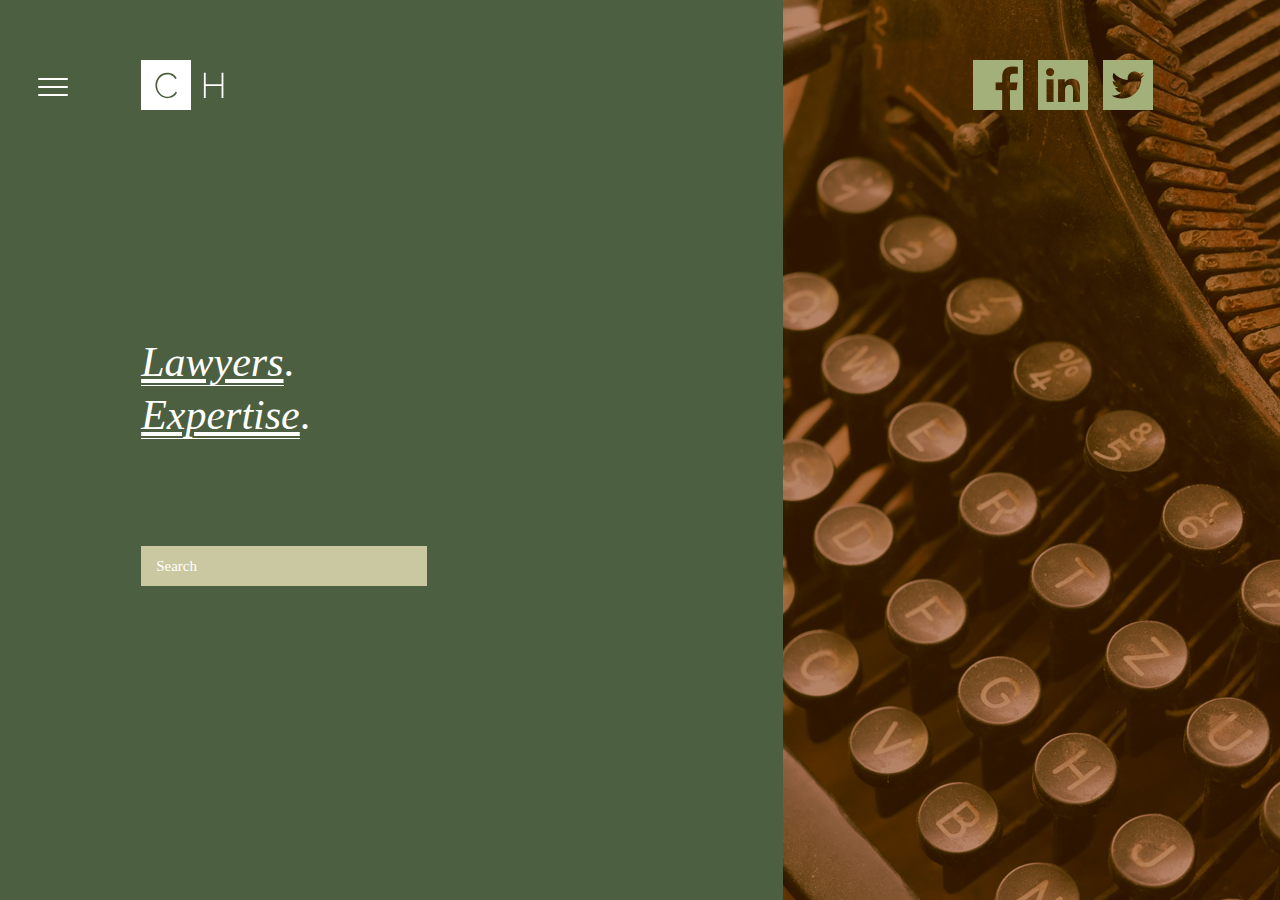
==== index.html @ c64c1aca "got the bare bones of the home page down" ====
<!DOCTYPE html>
<!-- saved from url=(0021)https://cascio.no/en/ -->
<html class="no-js" lang="" data-browser="chrome"><head><meta http-equiv="Content-Type" content="text/html; charset=UTF-8">
	
	<meta http-equiv="X-UA-Compatible" content="IE=edge">
	<meta name="viewport" content="width=device-width, initial-scale=1">

	<meta property="og:site_name" content="cascio Harber">
	<meta name="description" content="">
	<title>Cascio Harber</title>
	<link rel="dns-prefetch" href="https://s.w.org/">
	<script type="text/javascript" async="" src="./assets/analytics.js.download"></script><script type="text/javascript">
		window._wpemojiSettings = {"baseUrl":"https:\/\/s.w.org\/images\/core\/emoji\/2.4\/72x72\/","ext":".png","svgUrl":"https:\/\/s.w.org\/images\/core\/emoji\/2.4\/svg\/","svgExt":".svg","source":{"concatemoji":"https:\/\/cascio.no\/cms\/wp-includes\/js\/wp-emoji-release.min.js?ver=4.9.4"}};
		!function(a,b,c){function d(a,b){var c=String.fromCharCode;l.clearRect(0,0,k.width,k.height),l.fillText(c.apply(this,a),0,0);var d=k.toDataURL();l.clearRect(0,0,k.width,k.height),l.fillText(c.apply(this,b),0,0);var e=k.toDataURL();return d===e}function e(a){var b;if(!l||!l.fillText)return!1;switch(l.textBaseline="top",l.font="600 32px Arial",a){case"flag":return!(b=d([55356,56826,55356,56819],[55356,56826,8203,55356,56819]))&&(b=d([55356,57332,56128,56423,56128,56418,56128,56421,56128,56430,56128,56423,56128,56447],[55356,57332,8203,56128,56423,8203,56128,56418,8203,56128,56421,8203,56128,56430,8203,56128,56423,8203,56128,56447]),!b);case"emoji":return b=d([55357,56692,8205,9792,65039],[55357,56692,8203,9792,65039]),!b}return!1}function f(a){var c=b.createElement("script");c.src=a,c.defer=c.type="text/javascript",b.getElementsByTagName("head")[0].appendChild(c)}var g,h,i,j,k=b.createElement("canvas"),l=k.getContext&&k.getContext("2d");for(j=Array("flag","emoji"),c.supports={everything:!0,everythingExceptFlag:!0},i=0;i<j.length;i++)c.supports[j[i]]=e(j[i]),c.supports.everything=c.supports.everything&&c.supports[j[i]],"flag"!==j[i]&&(c.supports.everythingExceptFlag=c.supports.everythingExceptFlag&&c.supports[j[i]]);c.supports.everythingExceptFlag=c.supports.everythingExceptFlag&&!c.supports.flag,c.DOMReady=!1,c.readyCallback=function(){c.DOMReady=!0},c.supports.everything||(h=function(){c.readyCallback()},b.addEventListener?(b.addEventListener("DOMContentLoaded",h,!1),a.addEventListener("load",h,!1)):(a.attachEvent("onload",h),b.attachEvent("onreadystatechange",function(){"complete"===b.readyState&&c.readyCallback()})),g=c.source||{},g.concatemoji?f(g.concatemoji):g.wpemoji&&g.twemoji&&(f(g.twemoji),f(g.wpemoji)))}(window,document,window._wpemojiSettings);
	</script><script src="./assets/wp-emoji-release.min.js.download" type="text/javascript" defer=""></script>
	<style type="text/css" media="screen">
	html { margin-top: 0px !important; }
	* html body { margin-top: 0px !important; }
	@media  screen and ( max-width: 782px ) {
		html { margin-top: 0px !important; }
		* html body { margin-top: 0px !important; }
	}
	</style>
	<link rel="stylesheet" href="./assets/app.min.css">
	<link rel="icon" type="image/png" href="assets/fav.png">
</head>
<body class="front home" data-bg="purple" waid71fa0d88-5390-4b5b-a2f4-e45fa93d85e2="SA password protect entry checker">
	<div id="wrapper">
		<header>
			<div class="container-fluid">
				<div class="row">
					<a href="https://cascio.no/en/#" class="menu-toggle" data-function=".Navigation.toggle()">
						<div class="hamburger">
							<div class="inner"></div>
						</div>
					</a>
					<div class="col-xs-2 col-xs-offset-1">
						<a href="index.html" class="logo-button">
							<!-- Generator: Adobe Illustrator 22.0.1, SVG Export Plug-In  -->
							<svg class="cascio-logo white-logo" version="1.1"
								 xmlns="http://www.w3.org/2000/svg" xmlns:xlink="http://www.w3.org/1999/xlink" xmlns:a="http://ns.adobe.com/AdobeSVGViewerExtensions/3.0/"
								 x="0px" y="0px" width="82.4px" height="50px" viewBox="0 0 82.4 50" style="enable-background:new 0 0 82.4 50;"
								 xml:space="preserve">
							<defs>
							</defs>
							<path class="logo-color" d="M0,0v50h50V0H0z M34.4,34.9c-0.7,0.7-1.6,1.3-2.4,1.8c-0.9,0.5-1.9,0.9-2.9,1.1c-1,0.2-2,0.4-3,0.4c-1.7,0-3.3-0.4-4.7-1.1
								c-1.4-0.8-2.7-1.7-3.7-3c-1-1.2-1.9-2.6-2.4-4.2c-0.6-1.5-0.9-3.1-0.9-4.7c0-1.5,0.3-3,0.8-4.5c0.5-1.5,1.3-2.8,2.3-4
								c1-1.2,2.3-2.1,3.7-2.9c1.5-0.7,3.2-1.1,5.1-1.1c2.2,0,4.2,0.5,5.8,1.5c1.6,1,2.8,2.3,3.6,4L34.1,19c-0.5-0.9-1-1.6-1.6-2.2
								c-0.6-0.6-1.3-1.1-2-1.4c-0.7-0.4-1.4-0.6-2.2-0.8c-0.8-0.2-1.5-0.2-2.2-0.2c-1.6,0-3,0.3-4.3,1c-1.2,0.7-2.3,1.5-3.1,2.5
								c-0.9,1-1.5,2.2-1.9,3.5c-0.4,1.3-0.7,2.6-0.7,4c0,1.5,0.3,2.9,0.8,4.3c0.5,1.3,1.2,2.5,2.1,3.6c0.9,1,2,1.9,3.2,2.5
								c1.2,0.6,2.6,0.9,4,0.9c0.8,0,1.5-0.1,2.3-0.3c0.8-0.2,1.6-0.5,2.3-0.9c0.7-0.4,1.4-0.9,2.1-1.5c0.6-0.6,1.2-1.4,1.6-2.2l1.6,0.7
								C35.7,33.3,35.2,34.2,34.4,34.9z"/>
							<path class="logo-color" d="M82.4,12.8V38h-1.8V25.9H64.7V38h-1.8V12.8h1.8v11.5h15.9V12.8H82.4z"/>
							</svg>
						</a>
						<nav id="breadcrumbs">
						</nav>
					</div>
					<div class="col-xs-6">
					</div>

					<div class="col-xs-3 end-xs">
						<div class="languages">
							<a href="https://cascio.no/"><img src="assets/facebook.png"></a>
							<a href="https://cascio.no/en/"><img src="assets/linkedin.png"></a>
							<a href="https://cascio.no/de/"><img src="assets/twitter.png"></a>
						</div>
					</div>
				</div>
			</div>
		</header>    <nav id="main" class="tan loaded" data-scope="Navigation">
			<div class="nav-inner">
				<div class="row">
					<div class="inner-column-8 inner-column-offset-1">
						<div class="nav-items-wrap">
							<ul class="nav">
								<li class=""><a href="https://cascio.no/en/employees">Services</a></li>
								<li class=""><a href="https://cascio.no/en/expertise">Contact</a></li>
								<li class=""><a href="https://cascio.no/en/about-cascio/">About Cascio</a></li>
							</ul>
							<ul class="secondary">
								<li class=""><a href="https://cascio.no/en/career-opportunities/">Career</a></li>
								<li class=""><a href="https://cascio.no/en/management-2/">Management</a></li>
								<li class=""><a href="https://cascio.no/en/standard-terms-of-engagement/">Standard Terms of Engagement</a></li>
								<li class=""><a href="https://cascio.no/en/contact/">Contact</a></li>
							</ul>
							<div class="search" data-search-wrap="">
								<input type="search" name="search" placeholder="Search" data-keyup=".Search.triggerSearch()">
								<button class="search-button" data-function=".Search.triggerSearchButton()"></button>
							</div>
						</div>
					</div>
				</div>

				<div class="pattern">
					<img src="assets/desks.jpg">
				</div>
			</div>
		</nav>    <div class="page-content" data-scope="">
			<div class="container-fluid">
				<div class="row">
					<div class="col-sm-4 col-sm-offset-1">
						<div class="full-height">
							<div class="inner-wrap">
								<div class="text">
									<h1 class="p1"><a href="https://cascio.no/en/employees?attorneys" data-highlight-lawyers=""><span class="s1">Lawyers</span></a><span class="s2">.<br>
									</span><a href="https://cascio.no/en/expertise/"><span class="s1">Expertise</span></a><span class="s2">.</span></h1>

								</div>

								<div class="search-wrap" data-search-wrap="">
									<input type="search" name="search" placeholder="Search" data-keyup=".Search.triggerSearch()">
									<button class="search-button" data-function=".Search.triggerSearchButton()"></button>
								</div>
							</div>
						</div>


					</div>
					<div class="blend-fix"></div>
					<div class="col-sm-7 employee-pattern">
						<img src="assets/board-room.jpg">
					</div>
				</div>
			</div>
		</div>
		<div id="search-wrapper" data-scope="Search">
			<div class="container-fluid">
				<div class="search-header">
					<a href="https://cascio.no/en/#" class="closer" data-function="close()"><div class="hamburger"><div class="inner"></div></div></a>
					<div class="row">
						<div class="col-xs-offset-1 col-xs-2">
							<a href="https://cascio.no/en/" class="logo-button">
								
							</a>
						</div>
						<div class="col-sm-4 col-sm-offset-1">
							<div class="header-search-wrapper">
								<input type="search" id="one-search-to-rule-them-all" placeholder="Search" data-keyup=".Search.doSearch()">
								<input type="hidden" id="search-lang" value="en">
								<button class="search"></button>
							</div>
						</div>
					</div>
				</div>
				<div class="row">
					<div class="col-sm-2">
						<div class="search-sidebar-wrap">
							<div class="mobile-sidebar-text visible-xs">Go to</div>
							<ul class="search-sidebar" data-search-categories="">
								<li data-category="expertise" data-function="scrollToSearchSection()"><span class="title">Expertise</span><span class="count"></span></li>
								<li data-category="employees" data-function="scrollToSearchSection()"><span class="title">People</span><span class="count"></span></li>
								<li data-category="cases" data-function="scrollToSearchSection()"><span class="title">Cases</span><span class="count"></span></li>
								<li data-category="courses" data-function="scrollToSearchSection()"><span class="title">Courses</span><span class="count"></span></li>
							</ul>
						</div>

					</div>
					<div class="col-sm-10">

						<div data-search-results-target=""></div>
					</div>
				</div>
			</div>
		</div></div>
		<script type="text/javascript" src="./assets/wp-embed.min.js.download"></script>
		<!-- Global site tag (gtag.js) - Google Analytics -->
		<script async="" src="./assets/js"></script>
		<script>
			window.dataLayer = window.dataLayer || [];
			function gtag(){dataLayer.push(arguments);}
			gtag('js', new Date());

			gtag('config', 'UA-109870517-1');
		</script>

		<script src="./assets/jquery.min.js.download"></script>
		<script>window.jQuery || document.write('<script src="/content/themes/cascio/assets/js/vendor/jquery-3.2.1.min.js"><\/script>')</script>
		<script src="./assets/main.min.js.download"></script>

	</body></html>
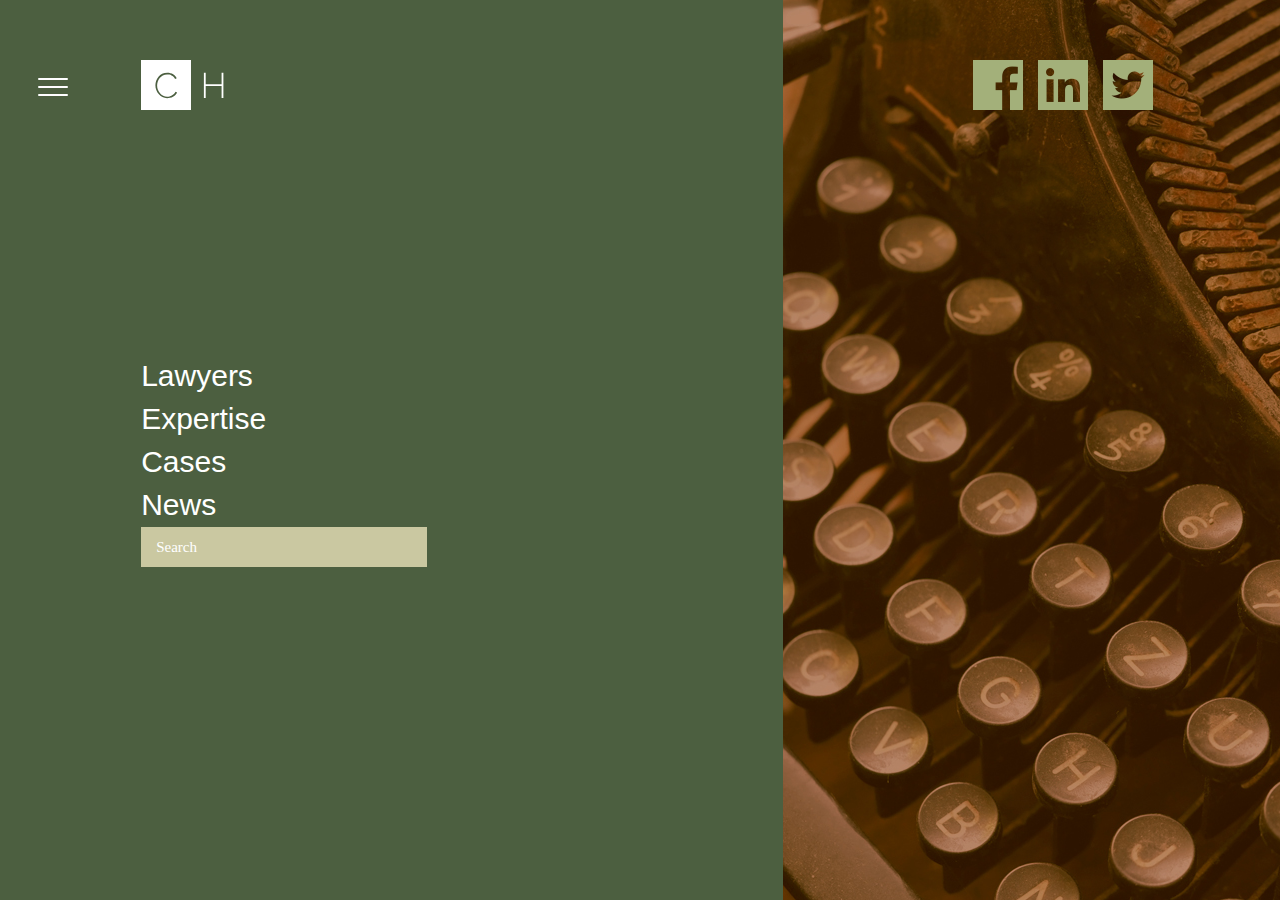
==== commit 6793e3a2: "ready to show" ====
--- a/index.html
+++ b/index.html
@@ -5,7 +5,7 @@
 	<meta http-equiv="X-UA-Compatible" content="IE=edge">
 	<meta name="viewport" content="width=device-width, initial-scale=1">
 
-	<meta property="og:site_name" content="cascio Harber">
+	<meta property="og:site_name" content="Cascio Harber">
 	<meta name="description" content="">
 	<title>Cascio Harber</title>
 	<link rel="dns-prefetch" href="https://s.w.org/">
@@ -24,12 +24,12 @@
 	<link rel="stylesheet" href="./assets/app.min.css">
 	<link rel="icon" type="image/png" href="assets/fav.png">
 </head>
-<body class="front home" data-bg="purple" waid71fa0d88-5390-4b5b-a2f4-e45fa93d85e2="SA password protect entry checker">
+<body class="front home" data-bg="purple">
 	<div id="wrapper">
 		<header>
 			<div class="container-fluid">
 				<div class="row">
-					<a href="https://cascio.no/en/#" class="menu-toggle" data-function=".Navigation.toggle()">
+					<a href="#" class="menu-toggle" data-function=".Navigation.toggle()">
 						<div class="hamburger">
 							<div class="inner"></div>
 						</div>
@@ -37,9 +37,7 @@
 					<div class="col-xs-2 col-xs-offset-1">
 						<a href="index.html" class="logo-button">
 							<!-- Generator: Adobe Illustrator 22.0.1, SVG Export Plug-In  -->
-							<svg class="cascio-logo white-logo" version="1.1"
-								 xmlns="http://www.w3.org/2000/svg" xmlns:xlink="http://www.w3.org/1999/xlink" xmlns:a="http://ns.adobe.com/AdobeSVGViewerExtensions/3.0/"
-								 x="0px" y="0px" width="82.4px" height="50px" viewBox="0 0 82.4 50" style="enable-background:new 0 0 82.4 50;"
+							<svg class="cascio-logo white-logo" x="0px" y="0px" width="82.4px" height="50px" viewBox="0 0 82.4 50" style="enable-background:new 0 0 82.4 50;"
 								 xml:space="preserve">
 							<defs>
 							</defs>
@@ -61,9 +59,9 @@
 
 					<div class="col-xs-3 end-xs">
 						<div class="languages">
-							<a href="https://cascio.no/"><img src="assets/facebook.png"></a>
-							<a href="https://cascio.no/en/"><img src="assets/linkedin.png"></a>
-							<a href="https://cascio.no/de/"><img src="assets/twitter.png"></a>
+							<a href="#"><img src="assets/facebook.png"></a>
+							<a href="#"><img src="assets/linkedin.png"></a>
+							<a href="#"><img src="assets/twitter.png"></a>
 						</div>
 					</div>
 				</div>
@@ -74,15 +72,15 @@
 					<div class="inner-column-8 inner-column-offset-1">
 						<div class="nav-items-wrap">
 							<ul class="nav">
-								<li class=""><a href="https://cascio.no/en/employees">Services</a></li>
-								<li class=""><a href="https://cascio.no/en/expertise">Contact</a></li>
-								<li class=""><a href="https://cascio.no/en/about-cascio/">About Cascio</a></li>
+								<li class=""><a href="#">Services</a></li>
+								<li class=""><a href="#">Contact</a></li>
+								<li class=""><a href="#">About Cascio</a></li>
 							</ul>
 							<ul class="secondary">
-								<li class=""><a href="https://cascio.no/en/career-opportunities/">Career</a></li>
-								<li class=""><a href="https://cascio.no/en/management-2/">Management</a></li>
-								<li class=""><a href="https://cascio.no/en/standard-terms-of-engagement/">Standard Terms of Engagement</a></li>
-								<li class=""><a href="https://cascio.no/en/contact/">Contact</a></li>
+								<li class=""><a href="#">Career</a></li>
+								<li class=""><a href="#">Management</a></li>
+								<li class=""><a href="#">Standard Terms of Engagement</a></li>
+								<li class=""><a href="#">Contact</a></li>
 							</ul>
 							<div class="search" data-search-wrap="">
 								<input type="search" name="search" placeholder="Search" data-keyup=".Search.triggerSearch()">
@@ -103,19 +101,19 @@
 						<div class="full-height">
 							<div class="inner-wrap">
 								<div class="text">
-									<h1 class="p1"><a href="https://cascio.no/en/employees?attorneys" data-highlight-lawyers=""><span class="s1">Lawyers</span></a><span class="s2">.<br>
-									</span><a href="https://cascio.no/en/expertise/"><span class="s1">Expertise</span></a><span class="s2">.</span></h1>
-
+									<h4 class="p1">
+										<a href="#"><span class="s1">Lawyers</span></a><br>
+										<a href="#"><span class="s1">Expertise</span></a><br>
+										<a href="#"><span class="s1">Cases</span></a><br>
+										<a href="#"><span class="s1">News</span></a><br>
+									</h4>
 								</div>
-
 								<div class="search-wrap" data-search-wrap="">
 									<input type="search" name="search" placeholder="Search" data-keyup=".Search.triggerSearch()">
 									<button class="search-button" data-function=".Search.triggerSearchButton()"></button>
 								</div>
 							</div>
 						</div>
-
-
 					</div>
 					<div class="blend-fix"></div>
 					<div class="col-sm-7 employee-pattern">
@@ -127,10 +125,10 @@
 		<div id="search-wrapper" data-scope="Search">
 			<div class="container-fluid">
 				<div class="search-header">
-					<a href="https://cascio.no/en/#" class="closer" data-function="close()"><div class="hamburger"><div class="inner"></div></div></a>
+					<a href="#" class="closer" data-function="close()"><div class="hamburger"><div class="inner"></div></div></a>
 					<div class="row">
 						<div class="col-xs-offset-1 col-xs-2">
-							<a href="https://cascio.no/en/" class="logo-button">
+							<a href="#" class="logo-button">
 								
 							</a>
 						</div>
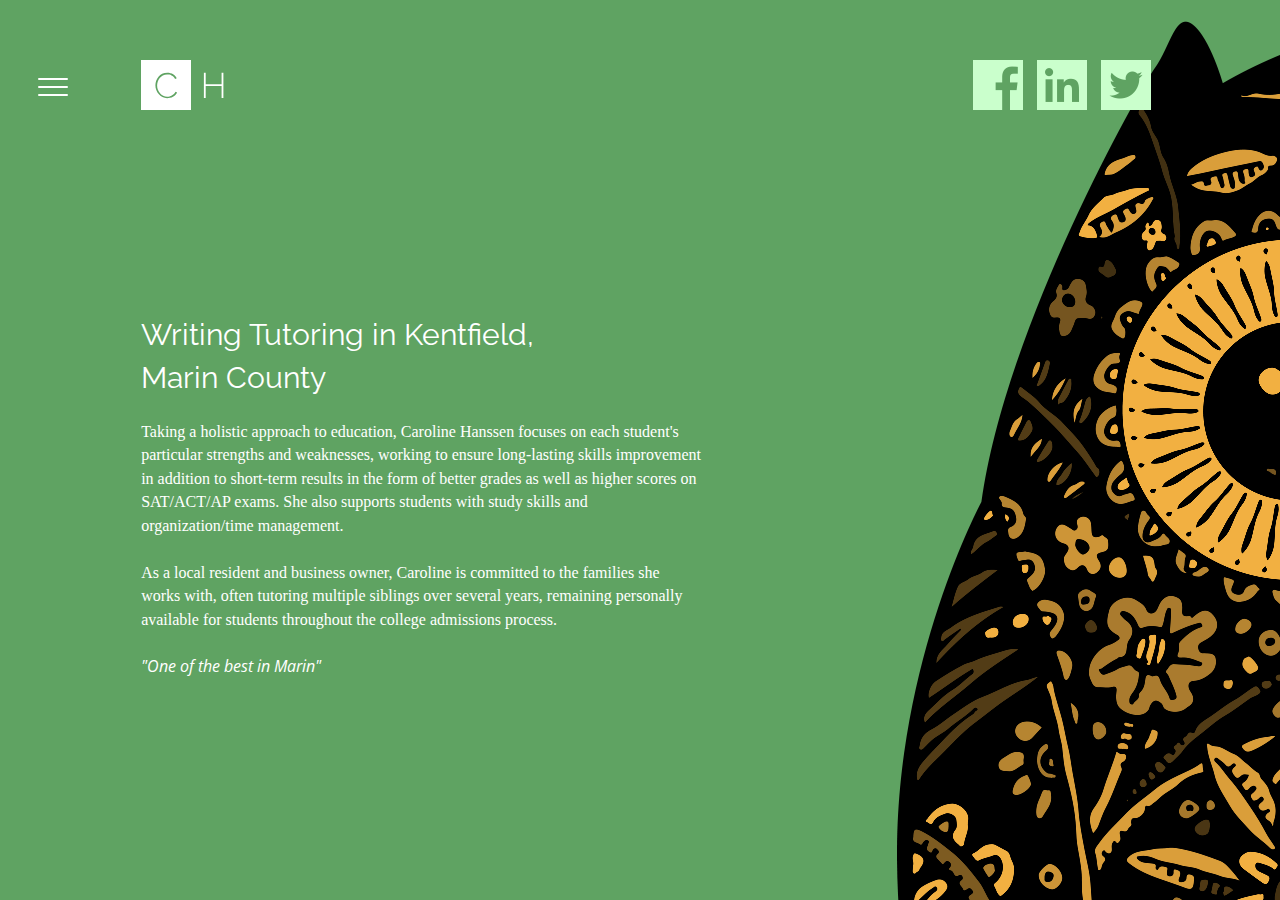
==== commit 91eecab7: "made it carolines" ====
--- a/index.html
+++ b/index.html
@@ -9,6 +9,7 @@
 	<meta name="description" content="">
 	<title>Cascio Harber</title>
 	<link rel="dns-prefetch" href="https://s.w.org/">
+	<link href="https://fonts.googleapis.com/css?family=Open+Sans:400,400i,700|Raleway:300" rel="stylesheet">
 	<script type="text/javascript" async="" src="./assets/analytics.js.download"></script><script type="text/javascript">
 		window._wpemojiSettings = {"baseUrl":"https:\/\/s.w.org\/images\/core\/emoji\/2.4\/72x72\/","ext":".png","svgUrl":"https:\/\/s.w.org\/images\/core\/emoji\/2.4\/svg\/","svgExt":".svg","source":{"concatemoji":"https:\/\/cascio.no\/cms\/wp-includes\/js\/wp-emoji-release.min.js?ver=4.9.4"}};
 		!function(a,b,c){function d(a,b){var c=String.fromCharCode;l.clearRect(0,0,k.width,k.height),l.fillText(c.apply(this,a),0,0);var d=k.toDataURL();l.clearRect(0,0,k.width,k.height),l.fillText(c.apply(this,b),0,0);var e=k.toDataURL();return d===e}function e(a){var b;if(!l||!l.fillText)return!1;switch(l.textBaseline="top",l.font="600 32px Arial",a){case"flag":return!(b=d([55356,56826,55356,56819],[55356,56826,8203,55356,56819]))&&(b=d([55356,57332,56128,56423,56128,56418,56128,56421,56128,56430,56128,56423,56128,56447],[55356,57332,8203,56128,56423,8203,56128,56418,8203,56128,56421,8203,56128,56430,8203,56128,56423,8203,56128,56447]),!b);case"emoji":return b=d([55357,56692,8205,9792,65039],[55357,56692,8203,9792,65039]),!b}return!1}function f(a){var c=b.createElement("script");c.src=a,c.defer=c.type="text/javascript",b.getElementsByTagName("head")[0].appendChild(c)}var g,h,i,j,k=b.createElement("canvas"),l=k.getContext&&k.getContext("2d");for(j=Array("flag","emoji"),c.supports={everything:!0,everythingExceptFlag:!0},i=0;i<j.length;i++)c.supports[j[i]]=e(j[i]),c.supports.everything=c.supports.everything&&c.supports[j[i]],"flag"!==j[i]&&(c.supports.everythingExceptFlag=c.supports.everythingExceptFlag&&c.supports[j[i]]);c.supports.everythingExceptFlag=c.supports.everythingExceptFlag&&!c.supports.flag,c.DOMReady=!1,c.readyCallback=function(){c.DOMReady=!0},c.supports.everything||(h=function(){c.readyCallback()},b.addEventListener?(b.addEventListener("DOMContentLoaded",h,!1),a.addEventListener("load",h,!1)):(a.attachEvent("onload",h),b.attachEvent("onreadystatechange",function(){"complete"===b.readyState&&c.readyCallback()})),g=c.source||{},g.concatemoji?f(g.concatemoji):g.wpemoji&&g.twemoji&&(f(g.twemoji),f(g.wpemoji)))}(window,document,window._wpemojiSettings);
@@ -97,27 +98,24 @@
 		</nav>    <div class="page-content" data-scope="">
 			<div class="container-fluid">
 				<div class="row">
-					<div class="col-sm-4 col-sm-offset-1">
+					<div class="col-sm-6 col-sm-offset-1">
 						<div class="full-height">
 							<div class="inner-wrap">
 								<div class="text">
 									<h4 class="p1">
-										<a href="#"><span class="s1">Lawyers</span></a><br>
-										<a href="#"><span class="s1">Expertise</span></a><br>
-										<a href="#"><span class="s1">Cases</span></a><br>
-										<a href="#"><span class="s1">News</span></a><br>
+										<span class="s1">Writing Tutoring in Kentfield, Marin County</span>
 									</h4>
-								</div>
-								<div class="search-wrap" data-search-wrap="">
-									<input type="search" name="search" placeholder="Search" data-keyup=".Search.triggerSearch()">
-									<button class="search-button" data-function=".Search.triggerSearchButton()"></button>
+									<p>Taking a holistic approach to education, Caroline Hanssen focuses on each student's particular strengths and weaknesses, working to ensure long-lasting skills improvement in addition to short-term results in the form of better grades as well as higher scores on SAT/ACT/AP exams.  She also supports students with study skills and organization/time management.<br><br>
+
+As a local resident and business owner, Caroline is committed to the families she works with, often tutoring multiple siblings over several years, remaining personally available for students throughout the college admissions process.</p>
+									<p><i>"One of the best in Marin"
 								</div>
 							</div>
 						</div>
 					</div>
 					<div class="blend-fix"></div>
 					<div class="col-sm-7 employee-pattern">
-						<img src="assets/board-room.jpg">
+						<img src="assets/owl1.png">
 					</div>
 				</div>
 			</div>
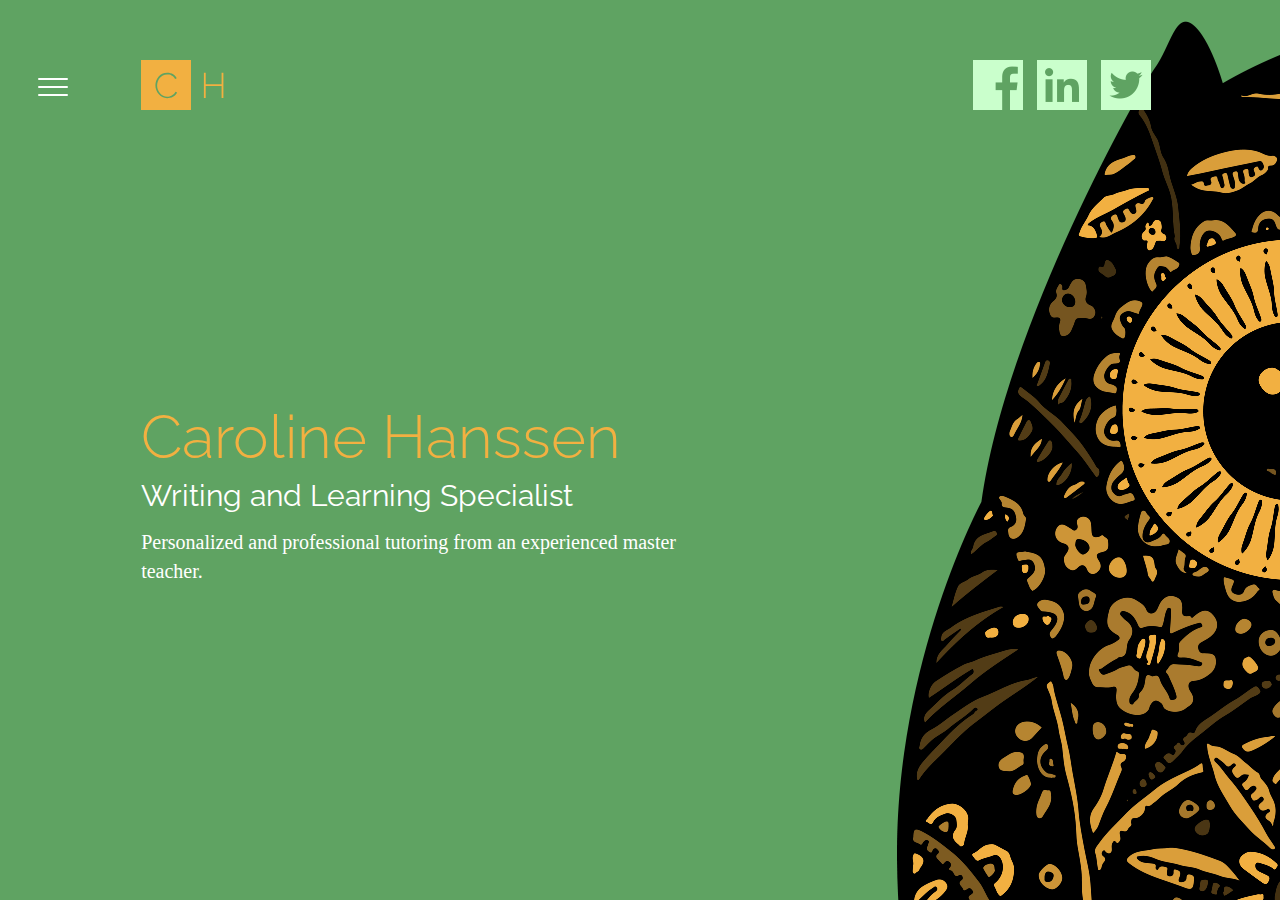
==== commit 1dd535e7: "rough draft" ====
--- a/index.html
+++ b/index.html
@@ -73,14 +73,15 @@
 					<div class="inner-column-8 inner-column-offset-1">
 						<div class="nav-items-wrap">
 							<ul class="nav">
-								<li class=""><a href="#">Services</a></li>
-								<li class=""><a href="#">Contact</a></li>
-								<li class=""><a href="#">About Cascio</a></li>
+								<li class=""><a href="#">Writing Instruction</a></li>
+								<li class=""><a href="#">College Essays</a></li>
+								<li class=""><a href="#">Test Preparation</a></li>
+								<li class=""><a href="#">Organization and Study Skills</a></li>
 							</ul>
 							<ul class="secondary">
-								<li class=""><a href="#">Career</a></li>
-								<li class=""><a href="#">Management</a></li>
-								<li class=""><a href="#">Standard Terms of Engagement</a></li>
+								<li class=""><a href="#">Home</a></li>
+								<li class=""><a href="#">About</a></li>
+								<li class=""><a href="#">Services</a></li>
 								<li class=""><a href="#">Contact</a></li>
 							</ul>
 							<div class="search" data-search-wrap="">
@@ -102,13 +103,13 @@
 						<div class="full-height">
 							<div class="inner-wrap">
 								<div class="text">
+									<h2 class="p1">
+									<span class="s1" style="color:#f2b041;">Caroline Hanssen</span>
+								</h2>
 									<h4 class="p1">
-										<span class="s1">Writing Tutoring in Kentfield, Marin County</span>
+										<span class="s1">Writing and Learning Specialist</span>
 									</h4>
-									<p>Taking a holistic approach to education, Caroline Hanssen focuses on each student's particular strengths and weaknesses, working to ensure long-lasting skills improvement in addition to short-term results in the form of better grades as well as higher scores on SAT/ACT/AP exams.  She also supports students with study skills and organization/time management.<br><br>
-
-As a local resident and business owner, Caroline is committed to the families she works with, often tutoring multiple siblings over several years, remaining personally available for students throughout the college admissions process.</p>
-									<p><i>"One of the best in Marin"
+									<p>Personalized and professional tutoring from an experienced master teacher.</p>
 								</div>
 							</div>
 						</div>
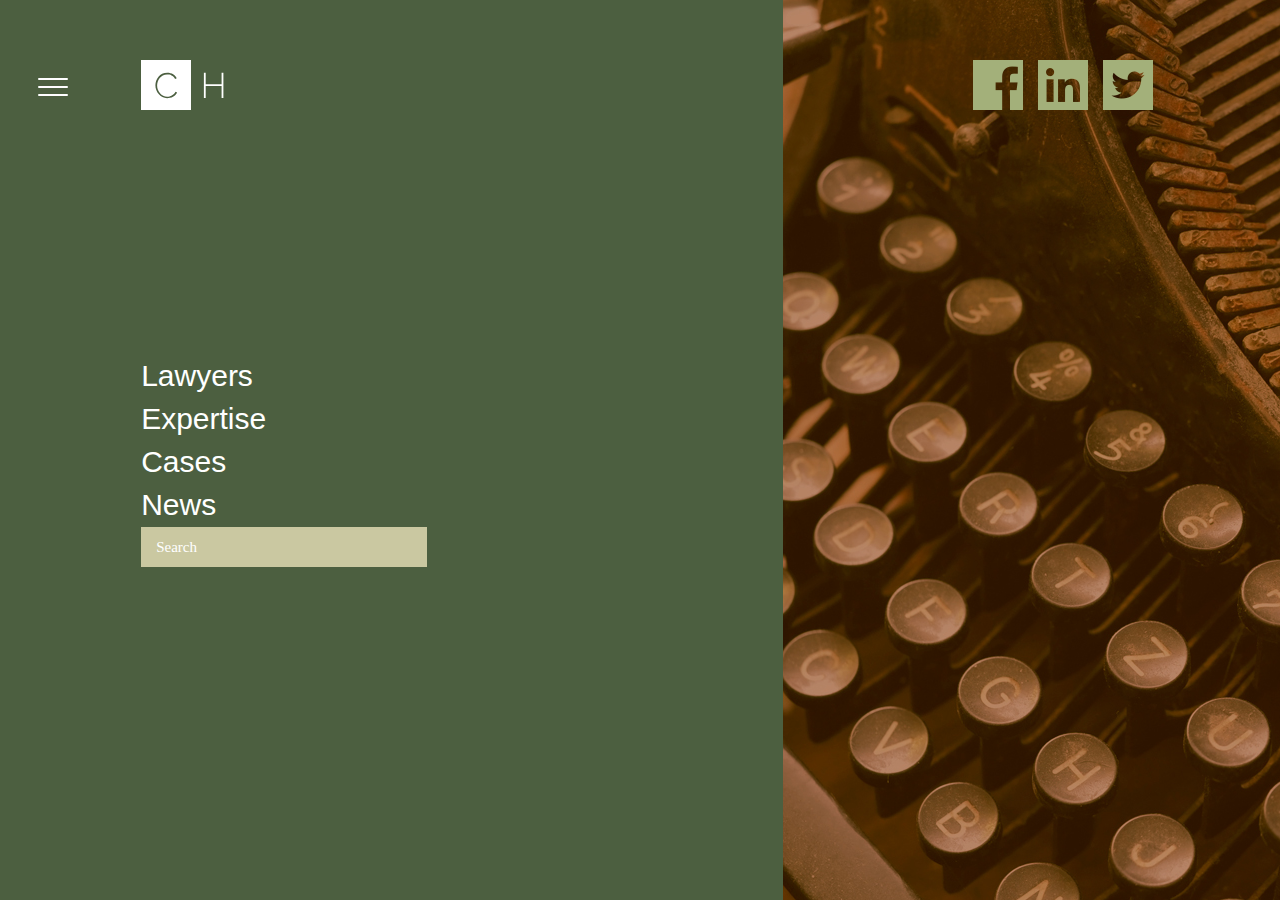
==== commit 0437f23b: "saved to law firm style" ====
--- a/index.html
+++ b/index.html
@@ -9,7 +9,6 @@
 	<meta name="description" content="">
 	<title>Cascio Harber</title>
 	<link rel="dns-prefetch" href="https://s.w.org/">
-	<link href="https://fonts.googleapis.com/css?family=Open+Sans:400,400i,700|Raleway:300" rel="stylesheet">
 	<script type="text/javascript" async="" src="./assets/analytics.js.download"></script><script type="text/javascript">
 		window._wpemojiSettings = {"baseUrl":"https:\/\/s.w.org\/images\/core\/emoji\/2.4\/72x72\/","ext":".png","svgUrl":"https:\/\/s.w.org\/images\/core\/emoji\/2.4\/svg\/","svgExt":".svg","source":{"concatemoji":"https:\/\/cascio.no\/cms\/wp-includes\/js\/wp-emoji-release.min.js?ver=4.9.4"}};
 		!function(a,b,c){function d(a,b){var c=String.fromCharCode;l.clearRect(0,0,k.width,k.height),l.fillText(c.apply(this,a),0,0);var d=k.toDataURL();l.clearRect(0,0,k.width,k.height),l.fillText(c.apply(this,b),0,0);var e=k.toDataURL();return d===e}function e(a){var b;if(!l||!l.fillText)return!1;switch(l.textBaseline="top",l.font="600 32px Arial",a){case"flag":return!(b=d([55356,56826,55356,56819],[55356,56826,8203,55356,56819]))&&(b=d([55356,57332,56128,56423,56128,56418,56128,56421,56128,56430,56128,56423,56128,56447],[55356,57332,8203,56128,56423,8203,56128,56418,8203,56128,56421,8203,56128,56430,8203,56128,56423,8203,56128,56447]),!b);case"emoji":return b=d([55357,56692,8205,9792,65039],[55357,56692,8203,9792,65039]),!b}return!1}function f(a){var c=b.createElement("script");c.src=a,c.defer=c.type="text/javascript",b.getElementsByTagName("head")[0].appendChild(c)}var g,h,i,j,k=b.createElement("canvas"),l=k.getContext&&k.getContext("2d");for(j=Array("flag","emoji"),c.supports={everything:!0,everythingExceptFlag:!0},i=0;i<j.length;i++)c.supports[j[i]]=e(j[i]),c.supports.everything=c.supports.everything&&c.supports[j[i]],"flag"!==j[i]&&(c.supports.everythingExceptFlag=c.supports.everythingExceptFlag&&c.supports[j[i]]);c.supports.everythingExceptFlag=c.supports.everythingExceptFlag&&!c.supports.flag,c.DOMReady=!1,c.readyCallback=function(){c.DOMReady=!0},c.supports.everything||(h=function(){c.readyCallback()},b.addEventListener?(b.addEventListener("DOMContentLoaded",h,!1),a.addEventListener("load",h,!1)):(a.attachEvent("onload",h),b.attachEvent("onreadystatechange",function(){"complete"===b.readyState&&c.readyCallback()})),g=c.source||{},g.concatemoji?f(g.concatemoji):g.wpemoji&&g.twemoji&&(f(g.twemoji),f(g.wpemoji)))}(window,document,window._wpemojiSettings);
@@ -73,15 +72,14 @@
 					<div class="inner-column-8 inner-column-offset-1">
 						<div class="nav-items-wrap">
 							<ul class="nav">
-								<li class=""><a href="#">Writing Instruction</a></li>
-								<li class=""><a href="#">College Essays</a></li>
-								<li class=""><a href="#">Test Preparation</a></li>
-								<li class=""><a href="#">Organization and Study Skills</a></li>
+								<li class=""><a href="#">Services</a></li>
+								<li class=""><a href="contact.html">Contact</a></li>
+								<li class=""><a href="#">About Cascio</a></li>
 							</ul>
 							<ul class="secondary">
-								<li class=""><a href="#">Home</a></li>
-								<li class=""><a href="#">About</a></li>
-								<li class=""><a href="#">Services</a></li>
+								<li class=""><a href="#">Career</a></li>
+								<li class=""><a href="#">Management</a></li>
+								<li class=""><a href="#">Standard Terms of Engagement</a></li>
 								<li class=""><a href="#">Contact</a></li>
 							</ul>
 							<div class="search" data-search-wrap="">
@@ -99,24 +97,27 @@
 		</nav>    <div class="page-content" data-scope="">
 			<div class="container-fluid">
 				<div class="row">
-					<div class="col-sm-6 col-sm-offset-1">
+					<div class="col-sm-4 col-sm-offset-1">
 						<div class="full-height">
 							<div class="inner-wrap">
 								<div class="text">
-									<h2 class="p1">
-									<span class="s1" style="color:#f2b041;">Caroline Hanssen</span>
-								</h2>
 									<h4 class="p1">
-										<span class="s1">Writing and Learning Specialist</span>
+										<a href="#"><span class="s1">Lawyers</span></a><br>
+										<a href="#"><span class="s1">Expertise</span></a><br>
+										<a href="#"><span class="s1">Cases</span></a><br>
+										<a href="#"><span class="s1">News</span></a><br>
 									</h4>
-									<p>Personalized and professional tutoring from an experienced master teacher.</p>
+								</div>
+								<div class="search-wrap" data-search-wrap="">
+									<input type="search" name="search" placeholder="Search" data-keyup=".Search.triggerSearch()">
+									<button class="search-button" data-function=".Search.triggerSearchButton()"></button>
 								</div>
 							</div>
 						</div>
 					</div>
 					<div class="blend-fix"></div>
 					<div class="col-sm-7 employee-pattern">
-						<img src="assets/owl1.png">
+						<img src="assets/board-room.jpg">
 					</div>
 				</div>
 			</div>
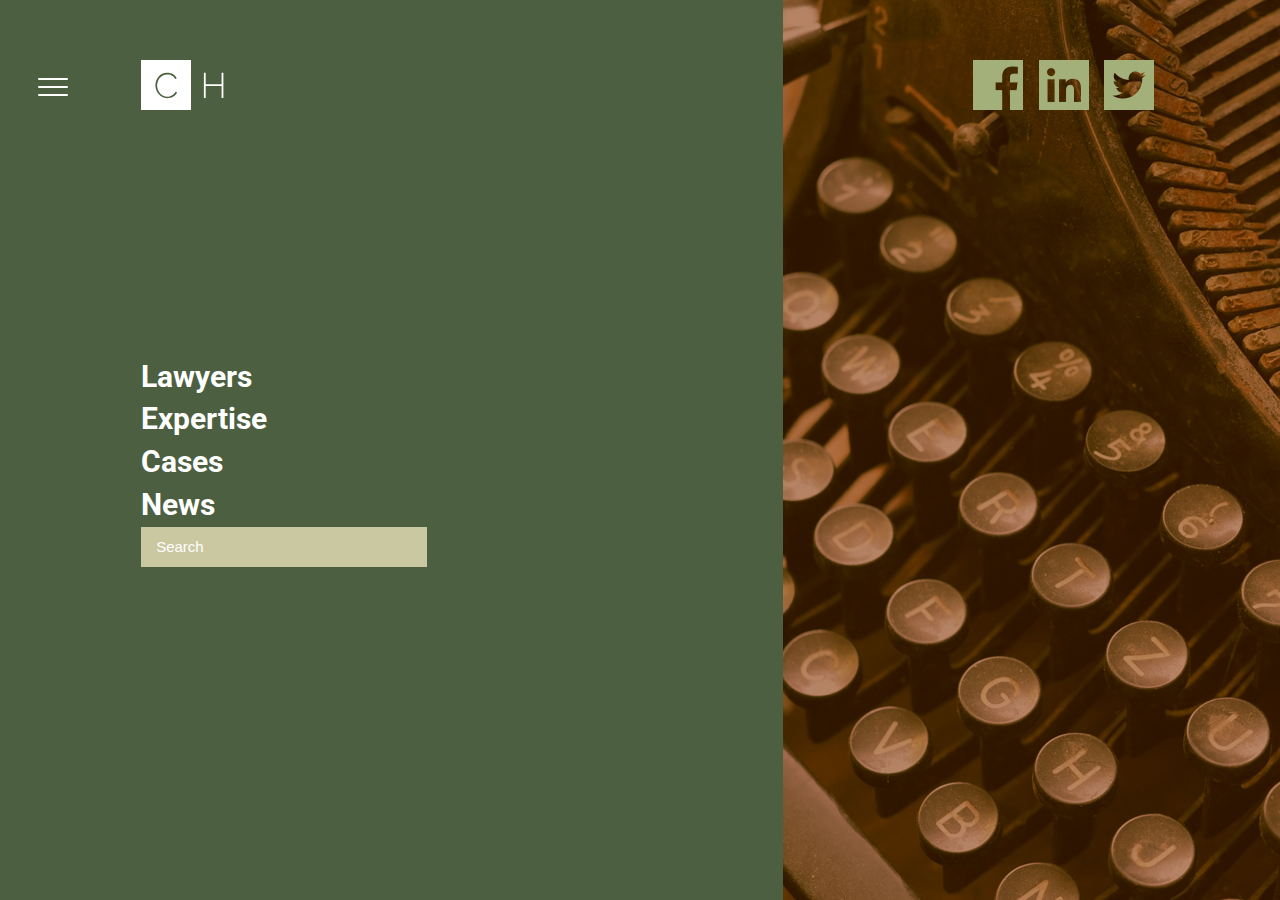
==== commit 15e4f068: "whatever" ====
--- a/index.html
+++ b/index.html
@@ -9,10 +9,7 @@
 	<meta name="description" content="">
 	<title>Cascio Harber</title>
 	<link rel="dns-prefetch" href="https://s.w.org/">
-	<script type="text/javascript" async="" src="./assets/analytics.js.download"></script><script type="text/javascript">
-		window._wpemojiSettings = {"baseUrl":"https:\/\/s.w.org\/images\/core\/emoji\/2.4\/72x72\/","ext":".png","svgUrl":"https:\/\/s.w.org\/images\/core\/emoji\/2.4\/svg\/","svgExt":".svg","source":{"concatemoji":"https:\/\/cascio.no\/cms\/wp-includes\/js\/wp-emoji-release.min.js?ver=4.9.4"}};
-		!function(a,b,c){function d(a,b){var c=String.fromCharCode;l.clearRect(0,0,k.width,k.height),l.fillText(c.apply(this,a),0,0);var d=k.toDataURL();l.clearRect(0,0,k.width,k.height),l.fillText(c.apply(this,b),0,0);var e=k.toDataURL();return d===e}function e(a){var b;if(!l||!l.fillText)return!1;switch(l.textBaseline="top",l.font="600 32px Arial",a){case"flag":return!(b=d([55356,56826,55356,56819],[55356,56826,8203,55356,56819]))&&(b=d([55356,57332,56128,56423,56128,56418,56128,56421,56128,56430,56128,56423,56128,56447],[55356,57332,8203,56128,56423,8203,56128,56418,8203,56128,56421,8203,56128,56430,8203,56128,56423,8203,56128,56447]),!b);case"emoji":return b=d([55357,56692,8205,9792,65039],[55357,56692,8203,9792,65039]),!b}return!1}function f(a){var c=b.createElement("script");c.src=a,c.defer=c.type="text/javascript",b.getElementsByTagName("head")[0].appendChild(c)}var g,h,i,j,k=b.createElement("canvas"),l=k.getContext&&k.getContext("2d");for(j=Array("flag","emoji"),c.supports={everything:!0,everythingExceptFlag:!0},i=0;i<j.length;i++)c.supports[j[i]]=e(j[i]),c.supports.everything=c.supports.everything&&c.supports[j[i]],"flag"!==j[i]&&(c.supports.everythingExceptFlag=c.supports.everythingExceptFlag&&c.supports[j[i]]);c.supports.everythingExceptFlag=c.supports.everythingExceptFlag&&!c.supports.flag,c.DOMReady=!1,c.readyCallback=function(){c.DOMReady=!0},c.supports.everything||(h=function(){c.readyCallback()},b.addEventListener?(b.addEventListener("DOMContentLoaded",h,!1),a.addEventListener("load",h,!1)):(a.attachEvent("onload",h),b.attachEvent("onreadystatechange",function(){"complete"===b.readyState&&c.readyCallback()})),g=c.source||{},g.concatemoji?f(g.concatemoji):g.wpemoji&&g.twemoji&&(f(g.twemoji),f(g.wpemoji)))}(window,document,window._wpemojiSettings);
-	</script><script src="./assets/wp-emoji-release.min.js.download" type="text/javascript" defer=""></script>
+	<link href="https://fonts.googleapis.com/css?family=Amatic+SC:700|Roboto:300,300i,600" rel="stylesheet">
 	<style type="text/css" media="screen">
 	html { margin-top: 0px !important; }
 	* html body { margin-top: 0px !important; }
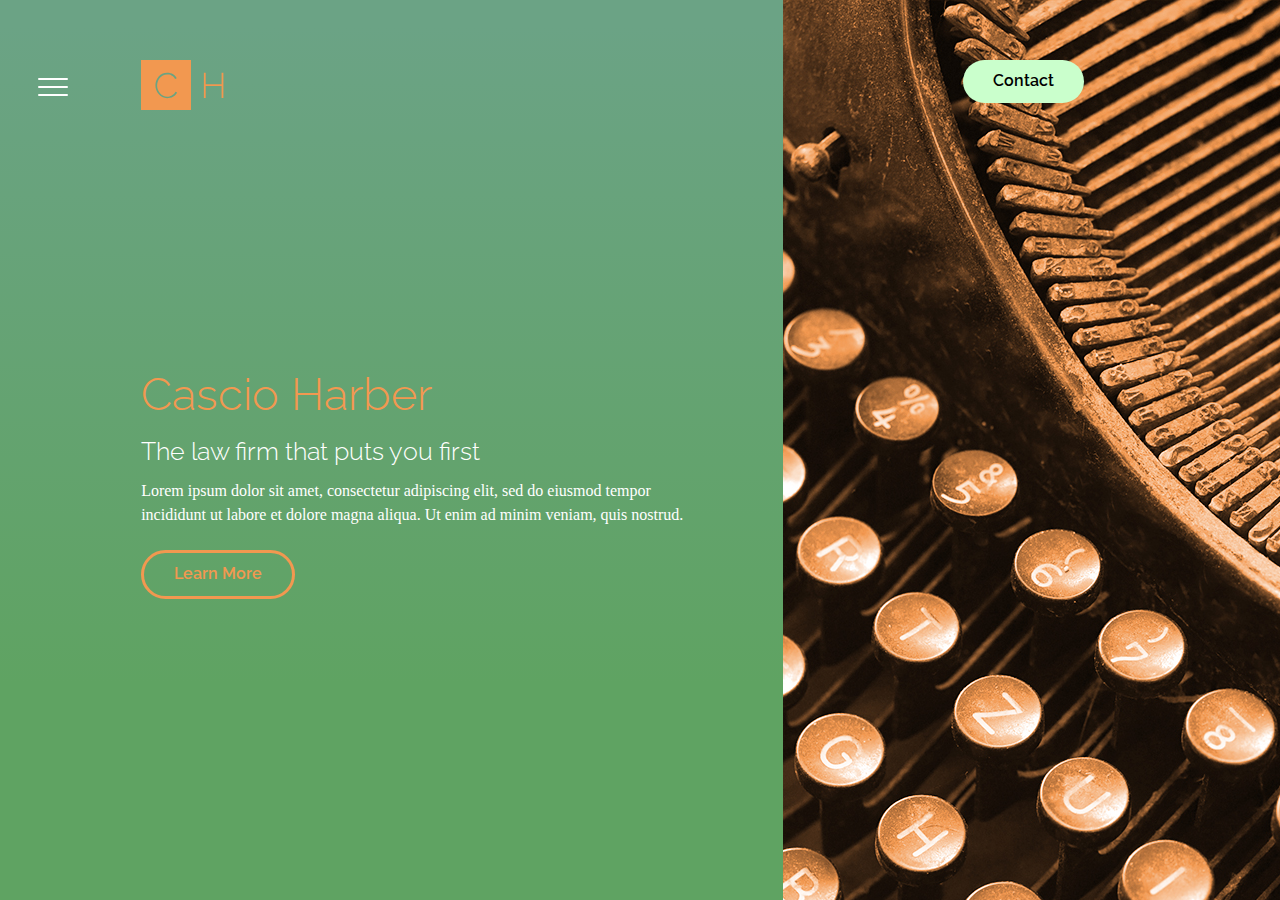
==== commit 397ce83d: "ricky is ready!" ====
--- a/index.html
+++ b/index.html
@@ -1,176 +1,173 @@
 <!DOCTYPE html>
-<!-- saved from url=(0021)https://cascio.no/en/ -->
-<html class="no-js" lang="" data-browser="chrome"><head><meta http-equiv="Content-Type" content="text/html; charset=UTF-8">
-	
-	<meta http-equiv="X-UA-Compatible" content="IE=edge">
-	<meta name="viewport" content="width=device-width, initial-scale=1">
-
-	<meta property="og:site_name" content="Cascio Harber">
-	<meta name="description" content="">
-	<title>Cascio Harber</title>
-	<link rel="dns-prefetch" href="https://s.w.org/">
-	<link href="https://fonts.googleapis.com/css?family=Amatic+SC:700|Roboto:300,300i,600" rel="stylesheet">
-	<style type="text/css" media="screen">
-	html { margin-top: 0px !important; }
-	* html body { margin-top: 0px !important; }
-	@media  screen and ( max-width: 782px ) {
-		html { margin-top: 0px !important; }
-		* html body { margin-top: 0px !important; }
-	}
-	</style>
-	<link rel="stylesheet" href="./assets/app.min.css">
-	<link rel="icon" type="image/png" href="assets/fav.png">
-</head>
-<body class="front home" data-bg="purple">
-	<div id="wrapper">
-		<header>
-			<div class="container-fluid">
-				<div class="row">
-					<a href="#" class="menu-toggle" data-function=".Navigation.toggle()">
-						<div class="hamburger">
-							<div class="inner"></div>
+<html class="no-js" lang="" data-browser="chrome">
+	<head>
+		<meta http-equiv="Content-Type" content="text/html; charset=UTF-8">
+		<meta http-equiv="X-UA-Compatible" content="IE=edge">
+		<meta name="viewport" content="width=device-width, initial-scale=1">
+		<meta property="og:site_name" content="Cascio Harber">
+		<meta name="description" content="">
+		<title>Cascio Harber</title>
+		<link rel="dns-prefetch" href="https://s.w.org/">
+		<link href="https://fonts.googleapis.com/css?family=Open+Sans:400,400i,700|Raleway:300,600" rel="stylesheet">
+		<script src="./assets/wp-emoji-release.min.js.download" type="text/javascript" defer=""></script>
+		<link rel="stylesheet" href="./assets/app.min.css">
+		<link rel="icon" type="image/png" href="assets/fav.png">
+	</head>
+	<body class="front home" data-bg="purple">
+		<div id="wrapper">
+			<header>
+				<div class="container-fluid">
+					<div class="row">
+						<a href="#" class="menu-toggle" data-function=".Navigation.toggle()">
+							<div class="hamburger">
+								<div class="inner"></div>
+							</div>
+						</a>
+						<div class="col-xs-2 col-xs-offset-1">
+							<a href="index.html" class="logo-button">
+								<!-- Generator: Adobe Illustrator 22.0.1, SVG Export Plug-In  -->
+								<svg class="cascio-logo white-logo" x="0px" y="0px" width="82.4px" height="50px" viewBox="0 0 82.4 50" style="enable-background:new 0 0 82.4 50;"
+									 xml:space="preserve">
+									<defs>
+									</defs>
+									<path class="logo-color" d="M0,0v50h50V0H0z M34.4,34.9c-0.7,0.7-1.6,1.3-2.4,1.8c-0.9,0.5-1.9,0.9-2.9,1.1c-1,0.2-2,0.4-3,0.4c-1.7,0-3.3-0.4-4.7-1.1
+										c-1.4-0.8-2.7-1.7-3.7-3c-1-1.2-1.9-2.6-2.4-4.2c-0.6-1.5-0.9-3.1-0.9-4.7c0-1.5,0.3-3,0.8-4.5c0.5-1.5,1.3-2.8,2.3-4
+										c1-1.2,2.3-2.1,3.7-2.9c1.5-0.7,3.2-1.1,5.1-1.1c2.2,0,4.2,0.5,5.8,1.5c1.6,1,2.8,2.3,3.6,4L34.1,19c-0.5-0.9-1-1.6-1.6-2.2
+										c-0.6-0.6-1.3-1.1-2-1.4c-0.7-0.4-1.4-0.6-2.2-0.8c-0.8-0.2-1.5-0.2-2.2-0.2c-1.6,0-3,0.3-4.3,1c-1.2,0.7-2.3,1.5-3.1,2.5
+										c-0.9,1-1.5,2.2-1.9,3.5c-0.4,1.3-0.7,2.6-0.7,4c0,1.5,0.3,2.9,0.8,4.3c0.5,1.3,1.2,2.5,2.1,3.6c0.9,1,2,1.9,3.2,2.5
+										c1.2,0.6,2.6,0.9,4,0.9c0.8,0,1.5-0.1,2.3-0.3c0.8-0.2,1.6-0.5,2.3-0.9c0.7-0.4,1.4-0.9,2.1-1.5c0.6-0.6,1.2-1.4,1.6-2.2l1.6,0.7
+										C35.7,33.3,35.2,34.2,34.4,34.9z"/>
+									<path class="logo-color" d="M82.4,12.8V38h-1.8V25.9H64.7V38h-1.8V12.8h1.8v11.5h15.9V12.8H82.4z"/>
+								</svg>
+							</a>
+							<nav id="breadcrumbs">
+							</nav>
 						</div>
-					</a>
-					<div class="col-xs-2 col-xs-offset-1">
-						<a href="index.html" class="logo-button">
-							<!-- Generator: Adobe Illustrator 22.0.1, SVG Export Plug-In  -->
-							<svg class="cascio-logo white-logo" x="0px" y="0px" width="82.4px" height="50px" viewBox="0 0 82.4 50" style="enable-background:new 0 0 82.4 50;"
-								 xml:space="preserve">
-							<defs>
-							</defs>
-							<path class="logo-color" d="M0,0v50h50V0H0z M34.4,34.9c-0.7,0.7-1.6,1.3-2.4,1.8c-0.9,0.5-1.9,0.9-2.9,1.1c-1,0.2-2,0.4-3,0.4c-1.7,0-3.3-0.4-4.7-1.1
-								c-1.4-0.8-2.7-1.7-3.7-3c-1-1.2-1.9-2.6-2.4-4.2c-0.6-1.5-0.9-3.1-0.9-4.7c0-1.5,0.3-3,0.8-4.5c0.5-1.5,1.3-2.8,2.3-4
-								c1-1.2,2.3-2.1,3.7-2.9c1.5-0.7,3.2-1.1,5.1-1.1c2.2,0,4.2,0.5,5.8,1.5c1.6,1,2.8,2.3,3.6,4L34.1,19c-0.5-0.9-1-1.6-1.6-2.2
-								c-0.6-0.6-1.3-1.1-2-1.4c-0.7-0.4-1.4-0.6-2.2-0.8c-0.8-0.2-1.5-0.2-2.2-0.2c-1.6,0-3,0.3-4.3,1c-1.2,0.7-2.3,1.5-3.1,2.5
-								c-0.9,1-1.5,2.2-1.9,3.5c-0.4,1.3-0.7,2.6-0.7,4c0,1.5,0.3,2.9,0.8,4.3c0.5,1.3,1.2,2.5,2.1,3.6c0.9,1,2,1.9,3.2,2.5
-								c1.2,0.6,2.6,0.9,4,0.9c0.8,0,1.5-0.1,2.3-0.3c0.8-0.2,1.6-0.5,2.3-0.9c0.7-0.4,1.4-0.9,2.1-1.5c0.6-0.6,1.2-1.4,1.6-2.2l1.6,0.7
-								C35.7,33.3,35.2,34.2,34.4,34.9z"/>
-							<path class="logo-color" d="M82.4,12.8V38h-1.8V25.9H64.7V38h-1.8V12.8h1.8v11.5h15.9V12.8H82.4z"/>
-							</svg>
-						</a>
-						<nav id="breadcrumbs">
-						</nav>
+						<div class="col-xs-6">
+						</div>
+						<div class="col-xs-3 end-xs">
+							<div class="side-menu">
+								<a href="contact.html"><button class="cta2" href="contact.html" style="margin-top: 0;">Contact</button></a>
+							</div>
+						</div>
 					</div>
-					<div class="col-xs-6">
+				</div>
+			</header>    
+			<nav id="main" class="tan loaded" data-scope="Navigation">
+				<div class="nav-inner">
+					<div class="row">
+						<div class="inner-column-8 inner-column-offset-1">
+							<div class="nav-items-wrap">
+								<ul class="nav">
+								<!--	<li class=""><a href="#">Writing Instruction</a></li>
+									<li class=""><a href="contact.html">College Essays</a></li>
+									<li class=""><a href="#">Test Preparation</a></li>
+									<li class=""><a href="#">Organization and Study Skills</a></li> -->
+									<li class=""><a href="about.html">Attorneys</a></li>
+									<li class=""><a href="#">Practice Areas</a></li>
+									<li class=""><a href="#">Case Studies</a></li>
+									<li class=""><a href="#">News</a></li>
+								</ul>
+								<ul class="secondary">
+									<li class=""><a href="#">Home</a></li>
+									<li class=""><a href="about.html">About</a></li>
+									<li class=""><a href="#">Services</a></li>
+									<li class=""><a href="contact.html">Contact</a></li>
+								</ul>
+							</div>
+						</div>
 					</div>
-
-					<div class="col-xs-3 end-xs">
-						<div class="languages">
-							<a href="#"><img src="assets/facebook.png"></a>
-							<a href="#"><img src="assets/linkedin.png"></a>
-							<a href="#"><img src="assets/twitter.png"></a>
+					<div class="pattern">
+						<img src="assets/owl2.jpg">
+					</div>
+				</div>
+			</nav>    
+			<div class="page-content" data-scope="">
+				<div class="container-fluid">
+					<div class="row">
+						<div class="col-sm-6 col-sm-offset-1">
+							<div class="full-height">
+								<div class="inner-wrap">
+									<div class="text">
+										<h2 class="p1">
+											<span class="s1" style="color:#f29850;">Cascio Harber</span>
+										</h2>
+										<h4 class="p1">
+											<span class="s1">The law firm that puts you first</span>
+										</h4>
+										<p>Lorem ipsum dolor sit amet, consectetur adipiscing elit, sed do eiusmod tempor incididunt ut labore et dolore magna aliqua. Ut enim ad minim veniam, quis nostrud.</p>
+										<a href=""><button class="cta">Learn More</button></a>
+										<a href="contact.html"><button class="cta2 invisible-desktop">Contact</button></a>
+																			<!--
+										<h2 class="p1">
+											<span class="s1" style="color:#f29850;">Caroline Hanssen M.O.</span>
+										</h2>
+										<h4 class="p1">
+											<span class="s1">Personalized and professional tutoring from an experienced master teacher</span>
+										</h4>
+										<p>Expert guidance in critical thinking, reading and writing from high school to college. Holistic support designed for short-term results as well as long-term improvement.</p>
+										<a href="#" class="cta">Learn More</a>  -->
+									</div>
+								</div>
+							</div>
+						</div>
+						<div class="blend-fix"></div>
+						<div class="col-sm-7 employee-pattern">
+							<img src="assets/owl1.jpg">
 						</div>
 					</div>
 				</div>
 			</div>
-		</header>    <nav id="main" class="tan loaded" data-scope="Navigation">
-			<div class="nav-inner">
-				<div class="row">
-					<div class="inner-column-8 inner-column-offset-1">
-						<div class="nav-items-wrap">
-							<ul class="nav">
-								<li class=""><a href="#">Services</a></li>
-								<li class=""><a href="contact.html">Contact</a></li>
-								<li class=""><a href="#">About Cascio</a></li>
-							</ul>
-							<ul class="secondary">
-								<li class=""><a href="#">Career</a></li>
-								<li class=""><a href="#">Management</a></li>
-								<li class=""><a href="#">Standard Terms of Engagement</a></li>
-								<li class=""><a href="#">Contact</a></li>
-							</ul>
-							<div class="search" data-search-wrap="">
-								<input type="search" name="search" placeholder="Search" data-keyup=".Search.triggerSearch()">
-								<button class="search-button" data-function=".Search.triggerSearchButton()"></button>
+			<div id="search-wrapper" data-scope="Search">
+				<div class="container-fluid">
+					<div class="search-header">
+						<a href="#" class="closer" data-function="close()"><div class="hamburger"><div class="inner"></div></div></a>
+						<div class="row">
+							<div class="col-xs-offset-1 col-xs-2">
+								<a href="#" class="logo-button">	
+								</a>
 							</div>
-						</div>
-					</div>
-				</div>
-
-				<div class="pattern">
-					<img src="assets/desks.jpg">
-				</div>
-			</div>
-		</nav>    <div class="page-content" data-scope="">
-			<div class="container-fluid">
-				<div class="row">
-					<div class="col-sm-4 col-sm-offset-1">
-						<div class="full-height">
-							<div class="inner-wrap">
-								<div class="text">
-									<h4 class="p1">
-										<a href="#"><span class="s1">Lawyers</span></a><br>
-										<a href="#"><span class="s1">Expertise</span></a><br>
-										<a href="#"><span class="s1">Cases</span></a><br>
-										<a href="#"><span class="s1">News</span></a><br>
-									</h4>
-								</div>
-								<div class="search-wrap" data-search-wrap="">
-									<input type="search" name="search" placeholder="Search" data-keyup=".Search.triggerSearch()">
-									<button class="search-button" data-function=".Search.triggerSearchButton()"></button>
+							<div class="col-sm-4 col-sm-offset-1">
+								<div class="header-search-wrapper">
+									<input type="search" id="one-search-to-rule-them-all" placeholder="Search" data-keyup=".Search.doSearch()">
+									<input type="hidden" id="search-lang" value="en">
+									<button class="search"></button>
 								</div>
 							</div>
 						</div>
 					</div>
-					<div class="blend-fix"></div>
-					<div class="col-sm-7 employee-pattern">
-						<img src="assets/board-room.jpg">
+					<div class="row">
+						<div class="col-sm-2">
+							<div class="search-sidebar-wrap">
+								<div class="mobile-sidebar-text visible-xs">Go to</div>
+								<ul class="search-sidebar" data-search-categories="">
+									<li data-category="expertise" data-function="scrollToSearchSection()"><span class="title">Expertise</span><span class="count"></span></li>
+									<li data-category="employees" data-function="scrollToSearchSection()"><span class="title">People</span><span class="count"></span></li>
+									<li data-category="cases" data-function="scrollToSearchSection()"><span class="title">Cases</span><span class="count"></span></li>
+									<li data-category="courses" data-function="scrollToSearchSection()"><span class="title">Courses</span><span class="count"></span></li>
+								</ul>
+							</div>
+						</div>
+						<div class="col-sm-10">
+							<div data-search-results-target=""></div>
+						</div>
 					</div>
 				</div>
 			</div>
 		</div>
-		<div id="search-wrapper" data-scope="Search">
-			<div class="container-fluid">
-				<div class="search-header">
-					<a href="#" class="closer" data-function="close()"><div class="hamburger"><div class="inner"></div></div></a>
-					<div class="row">
-						<div class="col-xs-offset-1 col-xs-2">
-							<a href="#" class="logo-button">
-								
-							</a>
-						</div>
-						<div class="col-sm-4 col-sm-offset-1">
-							<div class="header-search-wrapper">
-								<input type="search" id="one-search-to-rule-them-all" placeholder="Search" data-keyup=".Search.doSearch()">
-								<input type="hidden" id="search-lang" value="en">
-								<button class="search"></button>
-							</div>
-						</div>
-					</div>
-				</div>
-				<div class="row">
-					<div class="col-sm-2">
-						<div class="search-sidebar-wrap">
-							<div class="mobile-sidebar-text visible-xs">Go to</div>
-							<ul class="search-sidebar" data-search-categories="">
-								<li data-category="expertise" data-function="scrollToSearchSection()"><span class="title">Expertise</span><span class="count"></span></li>
-								<li data-category="employees" data-function="scrollToSearchSection()"><span class="title">People</span><span class="count"></span></li>
-								<li data-category="cases" data-function="scrollToSearchSection()"><span class="title">Cases</span><span class="count"></span></li>
-								<li data-category="courses" data-function="scrollToSearchSection()"><span class="title">Courses</span><span class="count"></span></li>
-							</ul>
-						</div>
-
-					</div>
-					<div class="col-sm-10">
-
-						<div data-search-results-target=""></div>
-					</div>
-				</div>
-			</div>
-		</div></div>
 		<script type="text/javascript" src="./assets/wp-embed.min.js.download"></script>
 		<!-- Global site tag (gtag.js) - Google Analytics -->
 		<script async="" src="./assets/js"></script>
 		<script>
-			window.dataLayer = window.dataLayer || [];
-			function gtag(){dataLayer.push(arguments);}
-			gtag('js', new Date());
+				window.dataLayer = window.dataLayer || [];
+				function gtag(){dataLayer.push(arguments);}
+				gtag('js', new Date());
 
-			gtag('config', 'UA-109870517-1');
+				gtag('config', 'UA-109870517-1');
 		</script>
 
 		<script src="./assets/jquery.min.js.download"></script>
 		<script>window.jQuery || document.write('<script src="/content/themes/cascio/assets/js/vendor/jquery-3.2.1.min.js"><\/script>')</script>
 		<script src="./assets/main.min.js.download"></script>
-
-	</body></html>+	</body>
+</html>